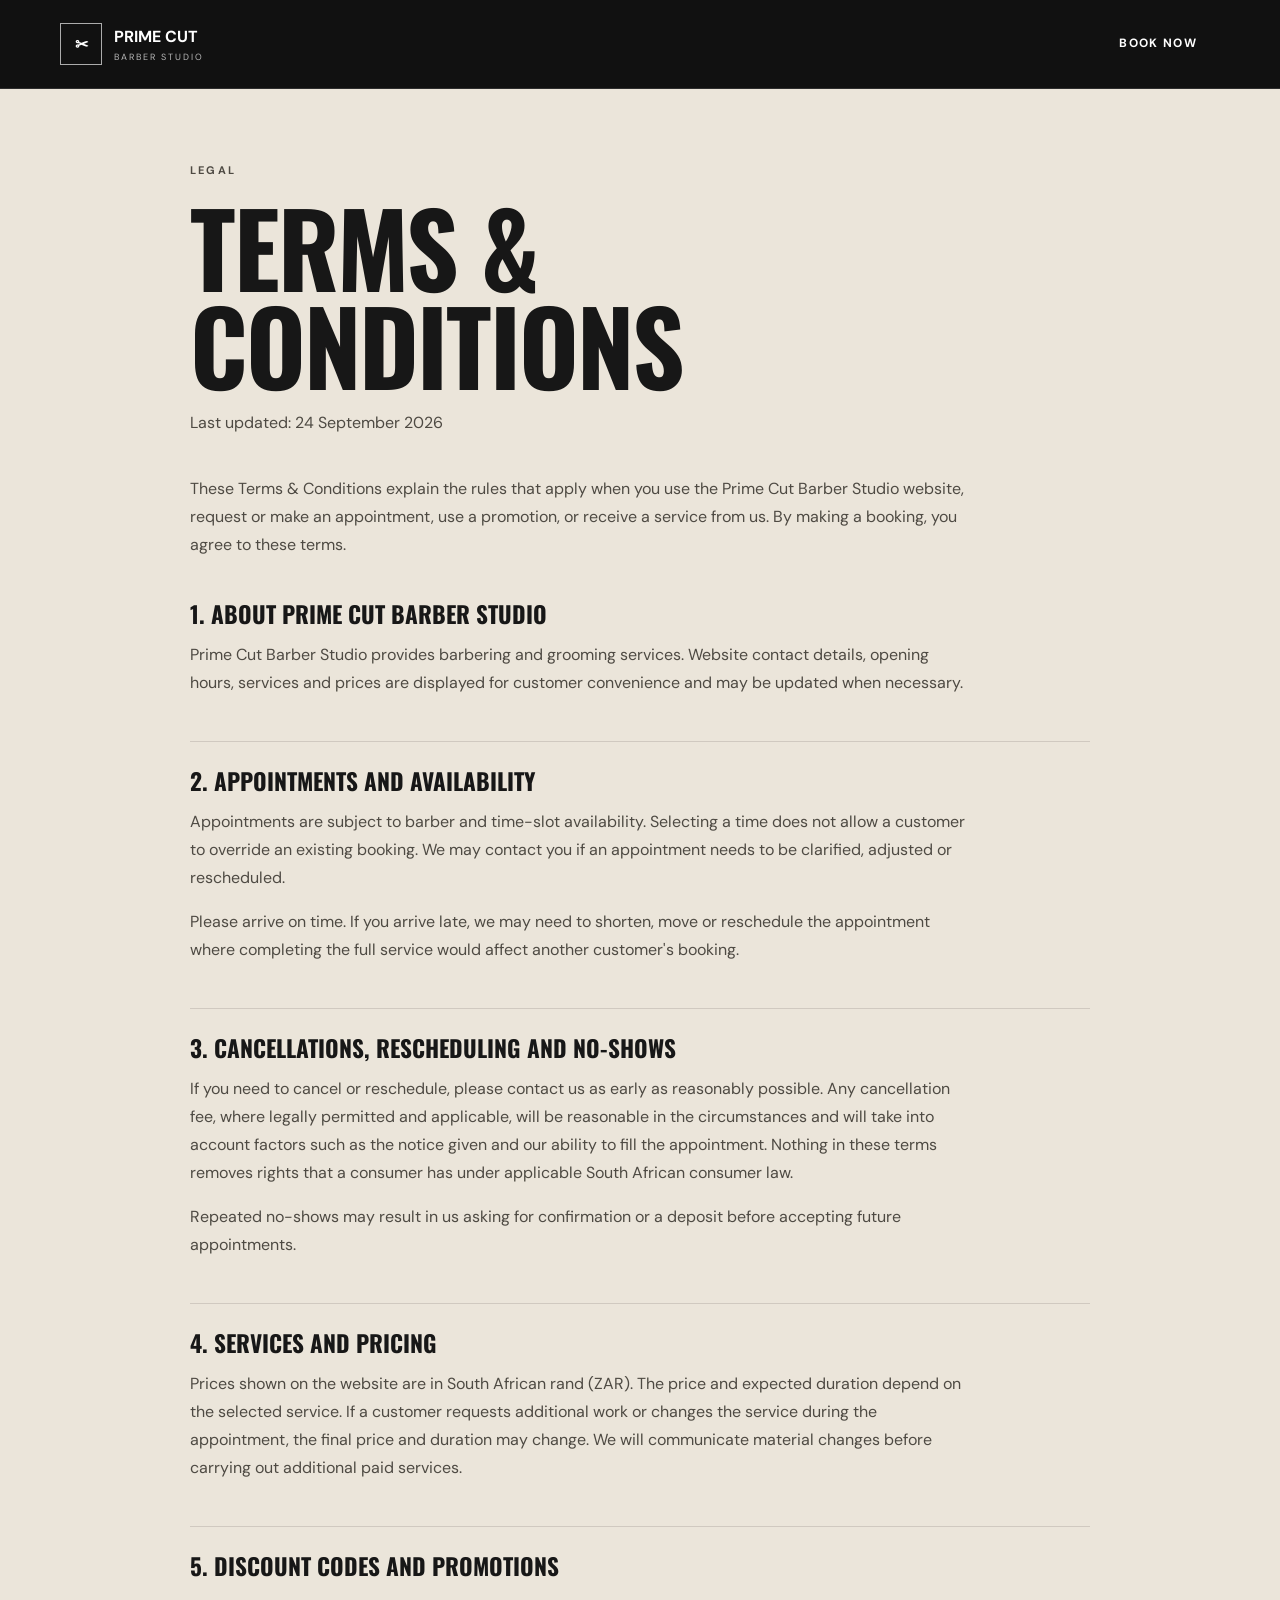
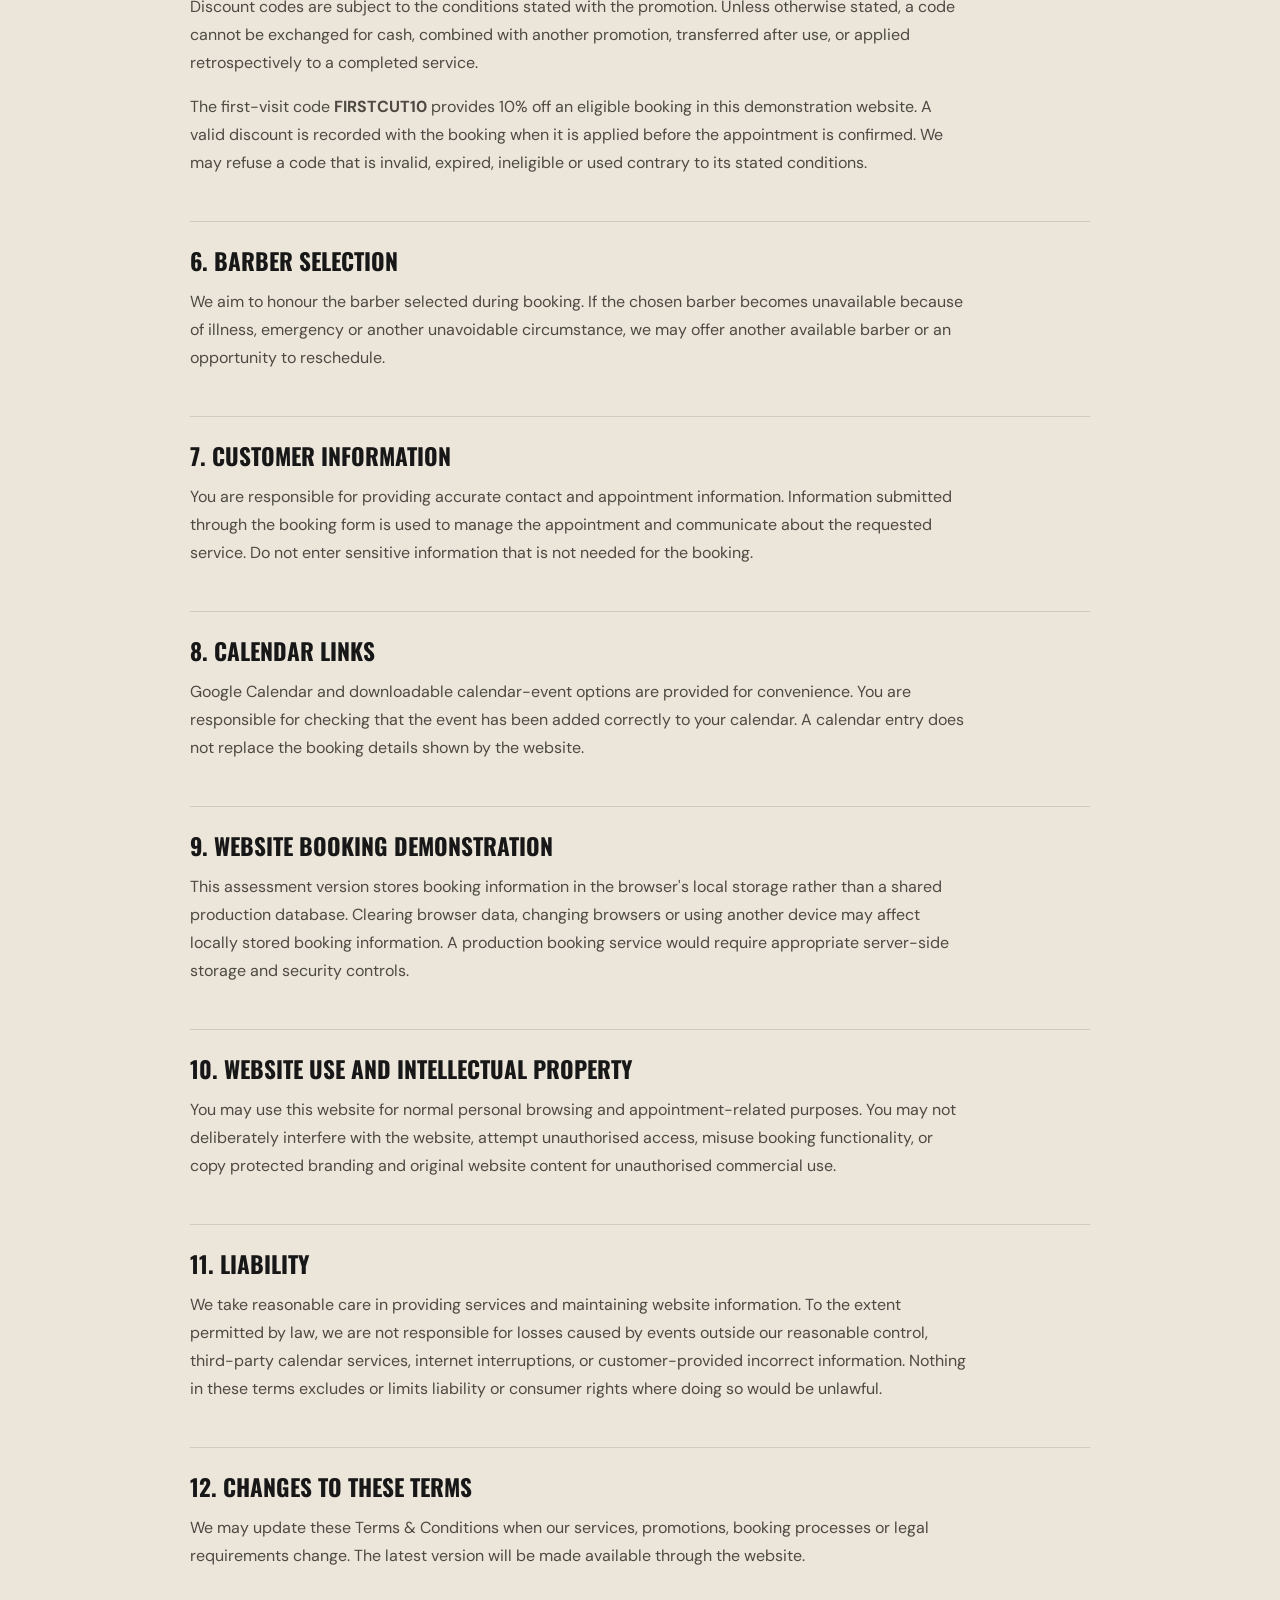
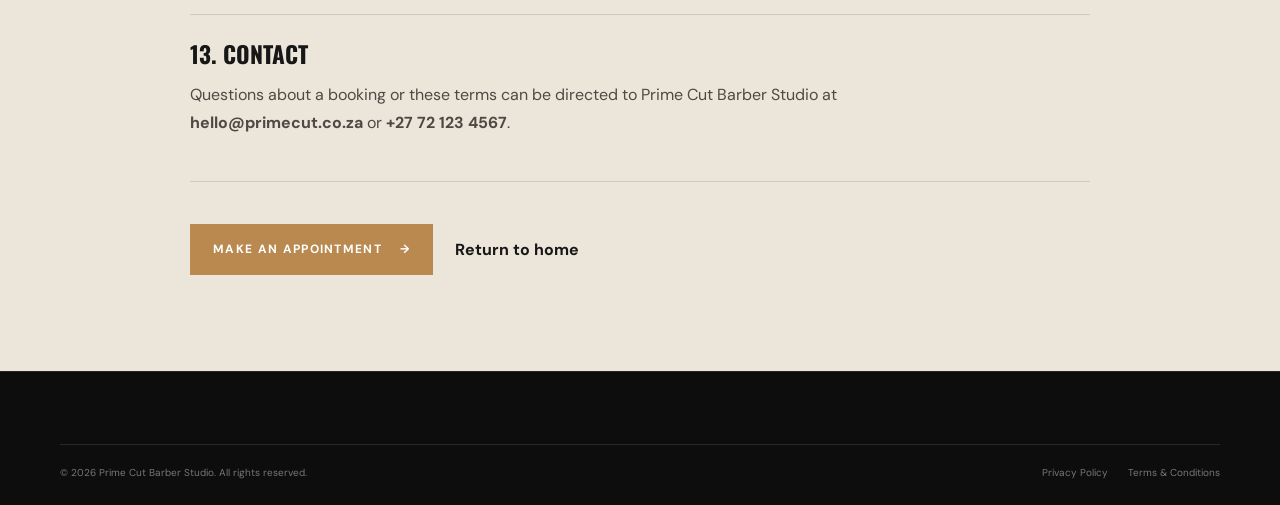
==== terms.html @ 29317e4e "Add files via upload" ====
<!DOCTYPE html>
<html lang="en">
<head>
  <meta charset="UTF-8"><meta name="viewport" content="width=device-width, initial-scale=1.0">
  <title>Terms & Conditions | Prime Cut Barber Studio</title>
  <link rel="icon" type="image/svg+xml" href="favicon.svg" />
  <meta name="description" content="Terms and Conditions for Prime Cut Barber Studio bookings, services, promotions and website use.">
  <link rel="preconnect" href="https://fonts.googleapis.com"><link rel="preconnect" href="https://fonts.gstatic.com" crossorigin>
  <link href="https://fonts.googleapis.com/css2?family=DM+Sans:wght@400;500;600;700&family=Oswald:wght@400;500;600;700&display=swap" rel="stylesheet">
  <link rel="stylesheet" href="styles.css">
</head>
<body class="legal-page">
  <header class="site-header legal-header"><div class="container legal-header-inner"><a class="brand" href="index.html" aria-label="Prime Cut Barber Studio home"><span class="brand-mark" aria-hidden="true">✂</span><span><b>PRIME CUT</b><small>BARBER STUDIO</small></span></a><a class="btn btn-gold" href="index.html#booking">Book Now</a></div></header>
  <main class="legal-main"><div class="container legal-wrap">
    <p class="eyebrow">LEGAL</p><h1>Terms & <em>Conditions</em></h1><p class="legal-updated">Last updated: 24 September 2026</p>
    <p>These Terms & Conditions explain the rules that apply when you use the Prime Cut Barber Studio website, request or make an appointment, use a promotion, or receive a service from us. By making a booking, you agree to these terms.</p>
    <section><h2>1. About Prime Cut Barber Studio</h2><p>Prime Cut Barber Studio provides barbering and grooming services. Website contact details, opening hours, services and prices are displayed for customer convenience and may be updated when necessary.</p></section>
    <section><h2>2. Appointments and availability</h2><p>Appointments are subject to barber and time-slot availability. Selecting a time does not allow a customer to override an existing booking. We may contact you if an appointment needs to be clarified, adjusted or rescheduled.</p><p>Please arrive on time. If you arrive late, we may need to shorten, move or reschedule the appointment where completing the full service would affect another customer's booking.</p></section>
    <section><h2>3. Cancellations, rescheduling and no-shows</h2><p>If you need to cancel or reschedule, please contact us as early as reasonably possible. Any cancellation fee, where legally permitted and applicable, will be reasonable in the circumstances and will take into account factors such as the notice given and our ability to fill the appointment. Nothing in these terms removes rights that a consumer has under applicable South African consumer law.</p><p>Repeated no-shows may result in us asking for confirmation or a deposit before accepting future appointments.</p></section>
    <section><h2>4. Services and pricing</h2><p>Prices shown on the website are in South African rand (ZAR). The price and expected duration depend on the selected service. If a customer requests additional work or changes the service during the appointment, the final price and duration may change. We will communicate material changes before carrying out additional paid services.</p></section>
    <section><h2>5. Discount codes and promotions</h2><p>Discount codes are subject to the conditions stated with the promotion. Unless otherwise stated, a code cannot be exchanged for cash, combined with another promotion, transferred after use, or applied retrospectively to a completed service.</p><p>The first-visit code <strong>FIRSTCUT10</strong> provides 10% off an eligible booking in this demonstration website. A valid discount is recorded with the booking when it is applied before the appointment is confirmed. We may refuse a code that is invalid, expired, ineligible or used contrary to its stated conditions.</p></section>
    <section><h2>6. Barber selection</h2><p>We aim to honour the barber selected during booking. If the chosen barber becomes unavailable because of illness, emergency or another unavoidable circumstance, we may offer another available barber or an opportunity to reschedule.</p></section>
    <section><h2>7. Customer information</h2><p>You are responsible for providing accurate contact and appointment information. Information submitted through the booking form is used to manage the appointment and communicate about the requested service. Do not enter sensitive information that is not needed for the booking.</p></section>
    <section><h2>8. Calendar links</h2><p>Google Calendar and downloadable calendar-event options are provided for convenience. You are responsible for checking that the event has been added correctly to your calendar. A calendar entry does not replace the booking details shown by the website.</p></section>
    <section><h2>9. Website booking demonstration</h2><p>This assessment version stores booking information in the browser's local storage rather than a shared production database. Clearing browser data, changing browsers or using another device may affect locally stored booking information. A production booking service would require appropriate server-side storage and security controls.</p></section>
    <section><h2>10. Website use and intellectual property</h2><p>You may use this website for normal personal browsing and appointment-related purposes. You may not deliberately interfere with the website, attempt unauthorised access, misuse booking functionality, or copy protected branding and original website content for unauthorised commercial use.</p></section>
    <section><h2>11. Liability</h2><p>We take reasonable care in providing services and maintaining website information. To the extent permitted by law, we are not responsible for losses caused by events outside our reasonable control, third-party calendar services, internet interruptions, or customer-provided incorrect information. Nothing in these terms excludes or limits liability or consumer rights where doing so would be unlawful.</p></section>
    <section><h2>12. Changes to these terms</h2><p>We may update these Terms & Conditions when our services, promotions, booking processes or legal requirements change. The latest version will be made available through the website.</p></section>
    <section><h2>13. Contact</h2><p>Questions about a booking or these terms can be directed to Prime Cut Barber Studio at <a href="mailto:hello@primecut.co.za">hello@primecut.co.za</a> or <a href="tel:+27721234567">+27 72 123 4567</a>.</p></section>
    <div class="legal-actions"><a class="btn btn-primary" href="index.html#booking">Make an appointment <span>→</span></a><a class="legal-home" href="index.html">Return to home</a></div>
  </div></main>
  <footer class="site-footer legal-footer"><div class="container footer-bottom"><span>© 2026 Prime Cut Barber Studio. All rights reserved.</span><div><a href="privacy.html">Privacy Policy</a><a href="terms.html" aria-current="page">Terms & Conditions</a></div></div></footer>
</body></html>
---- styles.css ----
:root{--ink:#171717;--muted:#777;--paper:#f5f2ec;--cream:#ebe5da;--line:#d8d1c5;--accent:#b9894f;--white:#fff;--dark:#171717}*{box-sizing:border-box}html{scroll-behavior:smooth}body{margin:0;background:var(--paper);color:var(--ink);font-family:'DM Sans',sans-serif;line-height:1.6}a{color:inherit;text-decoration:none}img{display:block;max-width:100%}.container{width:min(1160px,calc(100% - 40px));margin:auto}.site-header{position:absolute;z-index:10;top:0;left:0;width:100%;color:#fff;border-bottom:1px solid rgba(255,255,255,.16)}.nav-wrap{height:86px;display:flex;align-items:center;justify-content:space-between}.brand{display:flex;align-items:center;gap:12px}.brand-mark{display:grid;place-items:center;width:42px;height:42px;border:1px solid rgba(255,255,255,.65);font-family:Oswald,sans-serif;font-weight:700;letter-spacing:-1px}.brand strong,.brand small{display:block}.brand strong{font-family:Oswald,sans-serif;font-size:19px;letter-spacing:1px}.brand small{font-size:9px;letter-spacing:2px;opacity:.7}.nav{display:flex;align-items:center;gap:32px;font-size:13px;font-weight:600;text-transform:uppercase;letter-spacing:.08em}.nav a{opacity:.9}.nav a:hover{opacity:1}.nav-book{background:#fff;color:#171717;padding:12px 18px}.menu-toggle{display:none;background:none;border:0;color:#fff;font-size:25px}.hero{position:relative;min-height:760px;display:flex;align-items:center;color:#fff;overflow:hidden}.hero-bg{position:absolute;inset:0;background-image:url('https://images.pexels.com/photos/32351058/pexels-photo-32351058.jpeg?auto=compress&cs=tinysrgb&w=2200');background-size:cover;background-position:center}.hero-overlay{position:absolute;inset:0;background:linear-gradient(90deg,rgba(10,10,10,.88) 0%,rgba(10,10,10,.65) 47%,rgba(10,10,10,.22) 100%)}.hero-content{position:relative;padding-top:90px}.eyebrow{font-size:11px;letter-spacing:.2em;font-weight:700;margin:0 0 18px;color:var(--accent)}h1,h2,h3{font-family:Oswald,sans-serif;text-transform:uppercase;line-height:.95;margin:0}h1{font-size:clamp(58px,8vw,112px);letter-spacing:-2px;max-width:850px}h1 span,h2 em{color:var(--accent);font-style:normal}.hero-copy{max-width:530px;font-size:17px;color:rgba(255,255,255,.76);margin:28px 0}.hero-actions{display:flex;gap:12px;flex-wrap:wrap}.btn{display:inline-flex;align-items:center;justify-content:center;gap:18px;padding:15px 22px;border:1px solid transparent;font-size:12px;font-weight:700;text-transform:uppercase;letter-spacing:.11em;cursor:pointer}.btn-primary{background:var(--accent);color:#fff}.btn-primary:hover{filter:brightness(1.08)}.btn-ghost{border-color:rgba(255,255,255,.4);color:#fff}.btn-dark{background:var(--ink);color:#fff}.hero-trust{display:flex;gap:45px;margin-top:78px;padding-top:22px;border-top:1px solid rgba(255,255,255,.2);max-width:620px}.hero-trust strong,.hero-trust span{display:block}.hero-trust strong{font-family:Oswald,sans-serif;font-size:23px}.hero-trust span{font-size:10px;text-transform:uppercase;letter-spacing:.12em;color:rgba(255,255,255,.55)}.scroll-cue{position:absolute;right:30px;bottom:30px;border:1px solid rgba(255,255,255,.3);width:44px;height:44px;display:grid;place-items:center}.section{padding:105px 0}.intro-strip{padding:36px 0;background:#1c1c1c;color:#fff}.strip-grid{display:grid;grid-template-columns:repeat(3,1fr);gap:35px}.strip-grid>div{display:grid;grid-template-columns:40px 1fr;column-gap:12px}.strip-number{grid-row:span 2;color:var(--accent);font-family:Oswald,sans-serif}.strip-grid strong{font-family:Oswald,sans-serif;text-transform:uppercase;font-size:18px}.strip-grid p{margin:3px 0 0;color:#929292;font-size:12px}.section-heading{display:flex;align-items:end;justify-content:space-between;gap:40px;margin-bottom:45px}.section-heading h2,.about-copy h2,.booking-copy h2,.contact-card h2{font-size:clamp(44px,6vw,76px);letter-spacing:-1px}.section-heading>p{max-width:380px;color:var(--muted);font-size:14px;margin:0}.service-grid{display:grid;grid-template-columns:repeat(3,1fr);gap:14px}.service-card{position:relative;background:#fff;border:1px solid var(--line);padding:30px;min-height:220px;display:flex;flex-direction:column}.service-card.featured{border-color:var(--accent)}.service-tag{position:absolute;top:0;right:0;background:var(--accent);color:#fff;padding:7px 10px;font-size:9px;letter-spacing:.12em;font-weight:700}.service-top{display:flex;justify-content:space-between;gap:12px;align-items:start}.service-card h3{font-size:27px}.service-card strong{font-family:Oswald,sans-serif;color:var(--accent);font-size:25px;white-space:nowrap}.service-card p{color:var(--muted);font-size:13px;max-width:300px}.duration{margin-top:auto;font-size:10px;text-transform:uppercase;letter-spacing:.15em;color:#aaa}.dark-card{background:#1b1b1b;color:#fff;border-color:#1b1b1b}.dark-card p{color:#aaa}.center{text-align:center;margin-top:34px}.text-link{font-size:12px;text-transform:uppercase;letter-spacing:.14em;font-weight:700;border-bottom:1px solid var(--accent);padding-bottom:5px}.text-link span{color:var(--accent);margin-left:10px}.about-section{background:var(--cream)}.about-grid{display:grid;grid-template-columns:1fr 1fr;gap:80px;align-items:center}.image-frame{position:relative;padding:0 0 30px 30px}.image-frame:before{content:"";position:absolute;left:0;top:30px;width:55%;height:70%;border:1px solid var(--accent)}.image-frame img{position:relative;width:100%;height:560px;object-fit:cover;z-index:1}.image-note{position:absolute;z-index:2;right:0;bottom:0;background:#1b1b1b;color:#fff;padding:20px 24px}.image-note strong,.image-note span{display:block}.image-note strong{font-family:Oswald,sans-serif;font-size:16px}.image-note span{font-size:10px;color:#aaa;text-transform:uppercase;letter-spacing:.12em}.about-copy>p:not(.eyebrow){color:#68635d;font-size:14px;max-width:520px}.about-points{display:grid;grid-template-columns:1fr 1fr;gap:10px;margin:25px 0 32px;font-size:12px;font-weight:600}.about-points span:first-letter{color:var(--accent)}.gallery-grid{display:grid;grid-template-columns:1.2fr .8fr .8fr;gap:14px}.gallery-grid img{width:100%;height:410px;object-fit:cover}.gallery-grid img:nth-child(2),.gallery-grid img:nth-child(3){height:410px}.booking-section{background:#1a1a1a;color:#fff}.booking-grid{display:grid;grid-template-columns:.9fr 1.1fr;gap:80px;align-items:start}.booking-copy h2{max-width:520px}.booking-copy>p:not(.eyebrow){color:#aaa;max-width:520px;font-size:14px}.booking-details{border-top:1px solid #333;margin-top:42px}.booking-details div{padding:18px 0;border-bottom:1px solid #333}.booking-details span{display:block;color:var(--accent);font-size:9px;letter-spacing:.17em;font-weight:700}.booking-details strong{display:block;font-family:Oswald,sans-serif;font-size:18px;font-weight:500;margin-top:3px}.booking-form{background:#f7f4ee;color:#1a1a1a;padding:32px}.form-header{display:flex;justify-content:space-between;gap:20px;align-items:baseline;border-bottom:1px solid var(--line);padding-bottom:18px;margin-bottom:22px}.form-header span{font-family:Oswald,sans-serif;font-size:22px;text-transform:uppercase}.form-header small,.form-footnote{font-size:10px;color:#888}.booking-form label{display:block;font-size:10px;font-weight:700;text-transform:uppercase;letter-spacing:.1em;margin-bottom:16px}.optional{color:#aaa;font-weight:400}.booking-form input,.booking-form select,.booking-form textarea{display:block;width:100%;margin-top:7px;border:1px solid #d5d0c8;background:#fff;padding:13px 12px;font:inherit;font-size:13px;outline:none}.booking-form input:focus,.booking-form select:focus,.booking-form textarea:focus{border-color:var(--accent)}.form-row{display:grid;grid-template-columns:1fr 1fr;gap:14px}.full{width:100%}.form-footnote{line-height:1.5;margin:12px 0 0}.success-message{margin-top:14px;color:#4c7b53;font-weight:700;font-size:12px}.contact-section{padding:60px 0}.contact-card{background:#d8c9b3;padding:50px;display:flex;justify-content:space-between;gap:40px;align-items:end}.contact-card>div:first-child{max-width:560px}.contact-card p:not(.eyebrow){font-size:13px;color:#665e53}.contact-links{display:grid;gap:14px;min-width:260px}.contact-links a{font-family:Oswald,sans-serif;font-size:20px;border-bottom:1px solid rgba(23,23,23,.25);padding-bottom:10px}.contact-links span{display:block;font-family:'DM Sans',sans-serif;color:#786c5d;font-size:9px;letter-spacing:.16em}footer{background:#111;color:#777;padding:25px 0;font-size:10px}.footer-inner{display:flex;justify-content:space-between;gap:20px}.footer-inner span:first-child{color:#aaa}@media(max-width:900px){.nav{gap:18px}.about-grid,.booking-grid{grid-template-columns:1fr;gap:45px}.service-grid{grid-template-columns:1fr 1fr}.gallery-grid{grid-template-columns:1fr 1fr}.gallery-grid img:first-child{grid-column:1/-1}.contact-card{align-items:start;flex-direction:column}.booking-copy h2{max-width:700px}}@media(max-width:680px){.container{width:min(100% - 28px,1160px)}.site-header{position:absolute}.nav{position:absolute;top:70px;right:14px;left:14px;background:#111;display:none;flex-direction:column;align-items:stretch;padding:14px;gap:0}.nav.open{display:flex}.nav a{padding:13px}.menu-toggle{display:block}.hero{min-height:700px}.hero-content{padding-top:100px}.hero-copy{font-size:15px}.hero-trust{gap:20px;margin-top:50px}.hero-trust strong{font-size:18px}.hero-trust span{font-size:8px}.strip-grid{grid-template-columns:1fr;gap:20px}.section{padding:75px 0}.section-heading{display:block}.section-heading>p{margin-top:18px}.service-grid,.gallery-grid{grid-template-columns:1fr}.gallery-grid img,.gallery-grid img:first-child{height:320px;grid-column:auto}.image-frame{padding-left:15px}.image-frame img{height:420px}.about-points{grid-template-columns:1fr}.form-row{grid-template-columns:1fr}.booking-form{padding:22px}.contact-card{padding:30px}.contact-links{min-width:100%;width:100%}.footer-inner{flex-direction:column}}

/* Brand & professional footer upgrade */
.brand{display:flex;align-items:center;gap:12px;color:#fff;min-width:max-content}.brand-logo{width:46px;height:46px;color:var(--accent);display:grid;place-items:center}.brand-logo svg{width:100%;height:100%}.brand-copy strong{display:block;font-family:Oswald,sans-serif;font-size:21px;line-height:1;letter-spacing:.05em}.brand-copy small{display:block;margin-top:5px;color:#999;font-size:8px;letter-spacing:.28em;font-weight:700}.site-header{background:rgba(13,13,13,.92);backdrop-filter:blur(12px)}
.site-footer{background:#0d0d0d;color:#777;padding:72px 0 24px;border-top:1px solid #262626}.footer-grid{display:grid;grid-template-columns:1.5fr .7fr 1fr .8fr;gap:50px;padding-bottom:55px}.footer-brand>p{max-width:320px;font-size:13px;line-height:1.7;color:#858585;margin:22px 0}.footer-logo{display:inline-flex}.footer-book{display:inline-flex;gap:12px;color:var(--accent);font-size:11px;text-transform:uppercase;letter-spacing:.13em;font-weight:700}.footer-book span{font-size:16px}.footer-column h3{font-family:Oswald,sans-serif;text-transform:uppercase;color:#fff;font-size:17px;letter-spacing:.05em;margin:0 0 18px}.footer-column>a,.socials a{display:block;color:#858585;font-size:12px;margin:0 0 12px;transition:color .2s}.footer-column>a:hover,.socials a:hover{color:var(--accent)}.hours{display:grid;grid-template-columns:auto auto;gap:5px 18px;margin-top:16px;font-size:10px}.hours strong{font-weight:600;color:#aaa}.socials{display:grid;grid-template-columns:1fr 1fr}.footer-note{font-size:11px;line-height:1.6;color:#666;max-width:210px;margin-top:16px}.footer-bottom{border-top:1px solid #292929;padding-top:20px;display:flex;justify-content:space-between;gap:20px;font-size:10px}.footer-bottom div{display:flex;gap:20px}.footer-bottom a{color:#777}.footer-bottom a:hover{color:#fff}
@media(max-width:900px){.footer-grid{grid-template-columns:1fr 1fr;gap:40px}}@media(max-width:680px){.footer-grid{grid-template-columns:1fr;gap:30px;padding-bottom:35px}.footer-bottom{flex-direction:column;gap:12px}.footer-bottom div{gap:14px;flex-wrap:wrap}.brand-logo{width:40px;height:40px}.brand-copy strong{font-size:18px}}

/* Booking interaction states */
.booking-form select:disabled { opacity: .62; cursor: not-allowed; }
.booking-form select option:disabled { color: #888; }
.success-message { margin-top: 14px; color: #caa15a; font-weight: 700; }
.booking-confirmation {
  display: flex;
  gap: 14px;
  align-items: flex-start;
  margin-top: 18px;
  padding: 16px;
  border: 1px solid rgba(201,161,90,.55);
  background: rgba(201,161,90,.08);
  border-radius: 10px;
}
.booking-confirmation[hidden] { display: none; }
.confirmation-icon {
  width: 32px;
  height: 32px;
  flex: 0 0 32px;
  display: grid;
  place-items: center;
  border-radius: 50%;
  background: #caa15a;
  color: #111;
  font-weight: 800;
}
.booking-confirmation strong { display: block; margin-bottom: 4px; }
.booking-confirmation p { margin: 0 0 4px; line-height: 1.5; }
.booking-confirmation small { color: #aaa; }

.calendar-actions{margin-top:16px;padding-top:18px;border-top:1px solid #d8d1c5}.calendar-actions[hidden]{display:none}.calendar-title{margin:0 0 10px;font-family:Oswald,sans-serif;text-transform:uppercase;font-size:14px;letter-spacing:.06em}.calendar-buttons{display:grid;grid-template-columns:1fr 1fr;gap:10px}.calendar-btn{border:1px solid #cfc8bd;background:#fff;color:#171717;padding:12px 13px;font:700 10px 'DM Sans',sans-serif;text-transform:uppercase;letter-spacing:.08em;cursor:pointer;text-align:left;display:flex;justify-content:space-between;align-items:center}.calendar-btn:hover{border-color:var(--accent);transform:translateY(-1px)}.calendar-google{background:#1a1a1a;color:#fff;border-color:#1a1a1a}.calendar-ics{background:#fff}.calendar-note{font-size:10px!important;color:#888!important;line-height:1.5;margin:9px 0 0!important}
@media(max-width:680px){.calendar-buttons{grid-template-columns:1fr}}

.booking-clear-notice { margin: 12px 0 0; font-size: 0.82rem; color: var(--muted, #a7a7a7); min-height: 1.2em; }


/* Purposeful first-visit offer modal */
body.modal-open{overflow:hidden}
.offer-modal[hidden]{display:none}
.offer-modal{position:fixed;inset:0;z-index:1000;display:grid;place-items:center;padding:20px}
.offer-backdrop{position:absolute;inset:0;background:rgba(0,0,0,.72);backdrop-filter:blur(5px)}
.offer-dialog{position:relative;width:min(470px,100%);padding:46px 42px 38px;background:var(--paper);color:var(--ink);border:1px solid rgba(185,137,79,.45);box-shadow:0 24px 80px rgba(0,0,0,.4);animation:offerIn .25s ease-out}
.offer-dialog h2{font-size:clamp(42px,8vw,64px);margin-bottom:20px}
.offer-text{font-size:15px;color:#625c54;line-height:1.65;margin:0 0 22px}
.offer-code{display:flex;align-items:center;justify-content:space-between;gap:20px;padding:13px 15px;margin-bottom:18px;border:1px dashed var(--accent);background:#eee8de}
.offer-code span{font-size:9px;letter-spacing:.15em;font-weight:700;color:#817567}
.offer-code strong{font-family:Oswald,sans-serif;letter-spacing:.1em;color:var(--accent);font-size:20px}
.offer-close{position:absolute;top:12px;right:14px;width:38px;height:38px;border:1px solid #d5cec3;background:transparent;color:var(--ink);font-size:27px;line-height:1;cursor:pointer}
.offer-close:hover{background:#171717;color:#fff}
.offer-note{font-size:10px;color:#8a8379;text-align:center;margin:12px 0 0;line-height:1.5}
@keyframes offerIn{from{opacity:0;transform:translateY(12px) scale(.98)}to{opacity:1;transform:translateY(0) scale(1)}}
@media(max-width:520px){.offer-dialog{padding:40px 24px 28px}.offer-code{align-items:flex-start;flex-direction:column;gap:4px}}
/* Booking-entry discount modal */
.discount-label{display:block;margin:0 0 8px;font-size:11px;font-weight:700;letter-spacing:.08em;text-transform:uppercase}
.discount-entry{display:grid;grid-template-columns:1fr auto;gap:10px;margin-bottom:8px}
.discount-entry input{width:100%;min-width:0;padding:14px 15px;border:1px solid #d5cec3;background:#fff;color:var(--ink);font:inherit;text-transform:uppercase;outline:none}
.discount-entry input:focus{border-color:var(--accent);box-shadow:0 0 0 2px rgba(185,137,79,.12)}
.discount-message{min-height:20px;margin:0 0 12px;font-size:12px;font-weight:700}
.discount-message.valid{color:#327347}.discount-message.invalid{color:#a33b32}
.no-code-btn{display:block;width:100%;margin-top:12px;border:0;background:transparent;color:#5f574e;text-decoration:underline;text-underline-offset:4px;cursor:pointer;font:inherit;font-size:13px}
.no-code-btn:hover{color:var(--ink)}
@media(max-width:520px){.discount-entry{grid-template-columns:1fr}.discount-entry .btn{width:100%}}

/* Terms & Conditions */
.legal-page { background: var(--cream); color: var(--ink); }
.legal-header { background: #111; color: #fff; border-bottom: 1px solid rgba(255,255,255,.12); }
.legal-header-inner { min-height: 88px; display: flex; align-items: center; justify-content: space-between; gap: 24px; }
.legal-header .brand { color: #fff; text-decoration: none; }
.legal-main { padding: 84px 0 96px; }
.legal-wrap { max-width: 900px; }
.legal-wrap h1 { font-family: 'Oswald', sans-serif; font-size: clamp(3rem, 8vw, 6.5rem); line-height: .95; text-transform: uppercase; margin: 10px 0 14px; }
.legal-wrap h1 em { color: var(--gold); font-style: normal; }
.legal-updated { color: var(--muted); margin-bottom: 38px; }
.legal-wrap > p, .legal-wrap section p { max-width: 780px; line-height: 1.75; color: #4e4a43; }
.legal-wrap section { padding: 28px 0; border-bottom: 1px solid rgba(24,22,18,.13); }
.legal-wrap section h2 { font-family: 'Oswald', sans-serif; text-transform: uppercase; font-size: 1.45rem; margin: 0 0 10px; }
.legal-wrap section a { color: inherit; font-weight: 700; }
.legal-actions { display: flex; align-items: center; gap: 22px; flex-wrap: wrap; padding-top: 42px; }
.legal-home { color: var(--ink); font-weight: 700; }
.legal-footer { margin-top: 0; }
@media (max-width: 640px) { .legal-header-inner { min-height: 76px; } .legal-header .btn { padding: 12px 15px; font-size: .78rem; } .legal-main { padding: 58px 0 70px; } }

/* Responsive hardening: desktop, tablet and mobile */
html,body{max-width:100%;overflow-x:hidden}body{overflow-wrap:anywhere}.container,.nav-wrap,.footer-grid,.booking-grid,.about-grid,.contact-card,.offer-dialog{min-width:0}img,svg,video,iframe{max-width:100%;height:auto}.booking-form input,.booking-form select,.booking-form textarea,.discount-entry input{max-width:100%;min-width:0}.btn,.calendar-btn,.nav a{touch-action:manipulation}.offer-dialog{max-height:calc(100dvh - 32px);overflow-y:auto}.legal-wrap{width:100%}
@media(max-width:1024px){.container{width:min(100% - 36px,1160px)}.nav{gap:16px}.nav-book{padding:11px 14px}.section{padding:88px 0}.about-grid,.booking-grid{gap:48px}.footer-grid{gap:32px}.gallery-grid img,.gallery-grid img:nth-child(2),.gallery-grid img:nth-child(3){height:360px}}
@media(max-width:820px){.nav{position:absolute;top:86px;right:18px;left:18px;background:#111;display:none;flex-direction:column;align-items:stretch;padding:14px;gap:0;border:1px solid #2c2c2c;box-shadow:0 18px 45px rgba(0,0,0,.3)}.nav.open{display:flex}.nav a{padding:13px}.nav-book{text-align:center;margin-top:5px}.menu-toggle{display:block;min-width:44px;min-height:44px;cursor:pointer}.service-grid{grid-template-columns:1fr 1fr}.strip-grid{grid-template-columns:1fr 1fr}.strip-grid>div:last-child{grid-column:1/-1}.footer-grid{grid-template-columns:1fr 1fr}.hero{min-height:680px}.hero-content{padding-top:120px}.hero-trust{margin-top:48px}.contact-card{padding:40px}.form-row{grid-template-columns:1fr 1fr}}
@media(max-width:600px){.container{width:calc(100% - 28px)}.nav-wrap{height:76px}.nav{top:76px}.brand{min-width:0}.brand-copy{min-width:0}.brand-copy strong{font-size:16px}.brand-copy small{font-size:7px;letter-spacing:.2em}.hero{min-height:640px}.hero-content{padding-top:112px;padding-bottom:48px}h1{font-size:clamp(48px,16vw,72px);letter-spacing:-1px}.hero-actions{display:grid;grid-template-columns:1fr}.hero-actions .btn{width:100%}.hero-trust{display:grid;grid-template-columns:1fr 1fr;gap:18px}.hero-trust>div:last-child{grid-column:1/-1}.section{padding:68px 0}.strip-grid,.service-grid,.about-grid,.booking-grid,.gallery-grid,.footer-grid{grid-template-columns:1fr}.strip-grid>div:last-child{grid-column:auto}.section-heading{display:block}.section-heading>p{margin-top:16px}.service-top{flex-wrap:wrap}.image-frame{padding:0 0 20px 12px}.image-frame img{height:min(105vw,420px)}.image-note{right:0;max-width:85%;padding:15px 18px}.gallery-grid img,.gallery-grid img:nth-child(2),.gallery-grid img:nth-child(3),.gallery-grid img:first-child{height:280px;grid-column:auto}.booking-form{padding:20px 16px}.form-header{align-items:flex-start;flex-direction:column;gap:4px}.form-row{grid-template-columns:1fr}.calendar-buttons{grid-template-columns:1fr}.booking-confirmation{padding:14px}.contact-card{padding:28px 20px}.contact-links{min-width:0;width:100%}.contact-links a{font-size:18px}.footer-bottom{flex-direction:column}.footer-bottom div{flex-wrap:wrap}.offer-modal{padding:12px}.offer-dialog{width:100%;padding:42px 20px 24px;max-height:calc(100dvh - 24px)}.offer-dialog h2{font-size:clamp(38px,13vw,54px)}.discount-entry{grid-template-columns:1fr}.discount-entry .btn{width:100%}.legal-header-inner{align-items:center}.legal-header .btn{white-space:nowrap}.legal-main{padding:52px 0 64px}.legal-actions{align-items:stretch;flex-direction:column}.legal-actions .btn{width:100%}}
@media(max-width:380px){.container{width:calc(100% - 20px)}.brand-logo{width:36px;height:36px}.brand-copy strong{font-size:14px}.brand-copy small{display:none}.hero-trust{grid-template-columns:1fr}.hero-trust>div:last-child{grid-column:auto}.booking-form{padding:18px 12px}.offer-dialog{padding-left:16px;padding-right:16px}.legal-header .btn{padding:10px 11px;font-size:9px}}


/* v15 legal page header consistency and overlap fix */
.legal-page .site-header.legal-header{position:relative;top:auto;left:auto;width:100%;background:#111;color:#fff;}
.legal-page .legal-header-inner{min-height:88px;display:flex;align-items:center;justify-content:space-between;gap:24px;}
.legal-page .legal-main{padding:72px 0 96px;}
.legal-page .legal-wrap{max-width:900px;width:100%;}
@media(max-width:640px){
  .legal-page .legal-header-inner{min-height:76px;}
  .legal-page .legal-main{padding:52px 0 70px;}
}

/* ===== Submission polish: accessibility, touch and responsive detail ===== */
:where(a, button, input, select, textarea):focus-visible {
  outline: 3px solid var(--gold, #c8a45d);
  outline-offset: 3px;
}

button, .btn, .nav-cta, input, select, textarea { min-height: 44px; }
button, .btn, .nav-cta { touch-action: manipulation; }
input, select, textarea { width: 100%; max-width: 100%; }
textarea { resize: vertical; min-height: 120px; }
button:disabled, input:disabled, select:disabled, textarea:disabled {
  cursor: not-allowed;
  opacity: .62;
}

.booking-confirmation, .calendar-actions, .legal-card {
  overflow-wrap: anywhere;
}

.booking-modal__panel, .promo-modal__panel, [role="dialog"] {
  max-height: min(90vh, 760px);
  overflow-y: auto;
  overscroll-behavior: contain;
}

@media (max-width: 768px) {
  .btn, .nav-cta, button[type="submit"] { width: 100%; }
  .calendar-actions { display: grid; grid-template-columns: 1fr; gap: 10px; }
}

@media (max-width: 480px) {
  body { overflow-x: hidden; }
  .container { width: min(100% - 28px, 1180px); }
  h1 { font-size: clamp(2.25rem, 13vw, 3.6rem); }
  h2 { font-size: clamp(1.8rem, 9vw, 2.7rem); }
}

@media (prefers-reduced-motion: reduce) {
  *, *::before, *::after {
    scroll-behavior: auto !important;
    animation-duration: .01ms !important;
    animation-iteration-count: 1 !important;
    transition-duration: .01ms !important;
  }
}
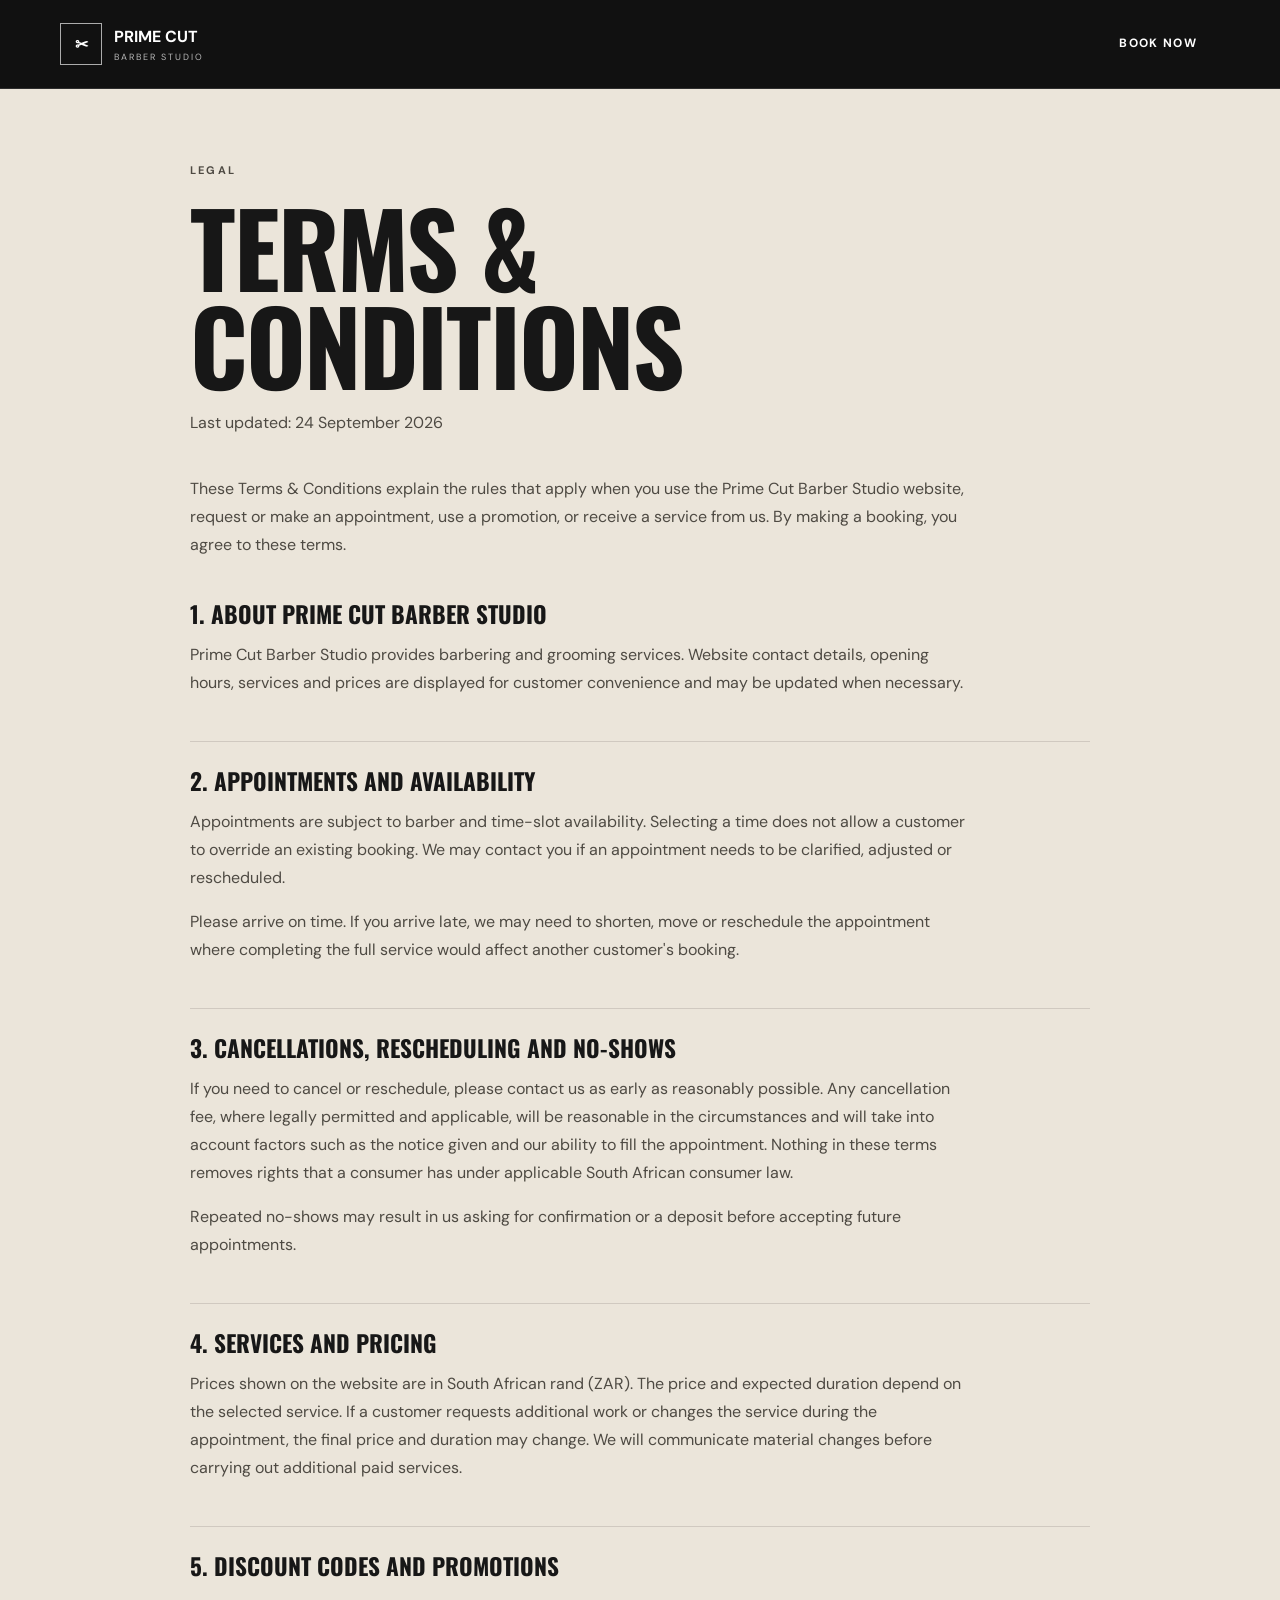
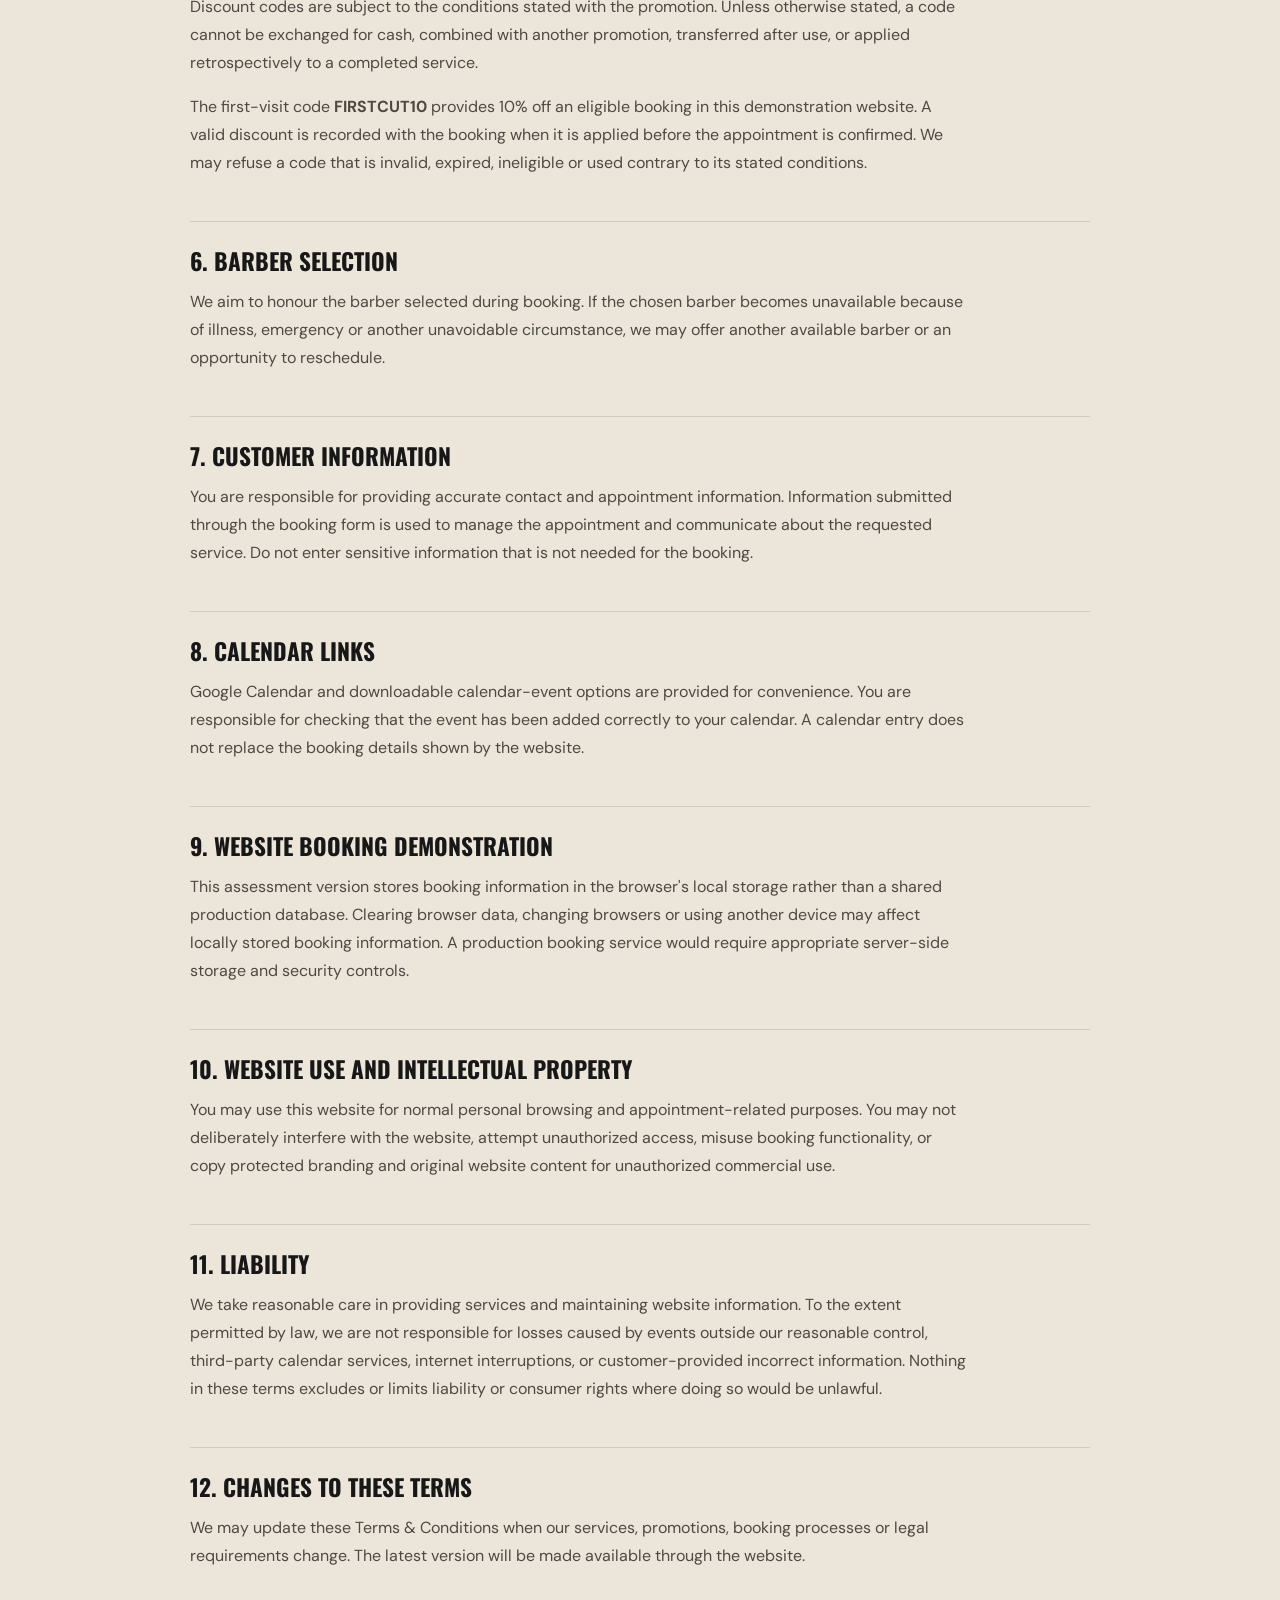
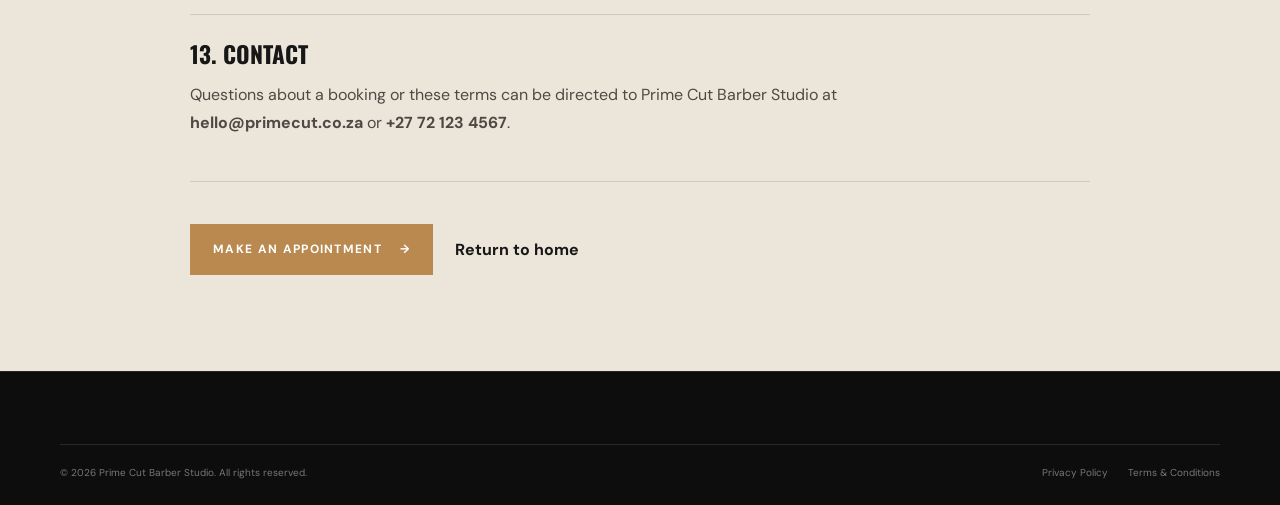
==== commit cbf49500: "Spelling mistake in Terms" ====
--- a/terms.html
+++ b/terms.html
@@ -23,7 +23,7 @@
     <section><h2>7. Customer information</h2><p>You are responsible for providing accurate contact and appointment information. Information submitted through the booking form is used to manage the appointment and communicate about the requested service. Do not enter sensitive information that is not needed for the booking.</p></section>
     <section><h2>8. Calendar links</h2><p>Google Calendar and downloadable calendar-event options are provided for convenience. You are responsible for checking that the event has been added correctly to your calendar. A calendar entry does not replace the booking details shown by the website.</p></section>
     <section><h2>9. Website booking demonstration</h2><p>This assessment version stores booking information in the browser's local storage rather than a shared production database. Clearing browser data, changing browsers or using another device may affect locally stored booking information. A production booking service would require appropriate server-side storage and security controls.</p></section>
-    <section><h2>10. Website use and intellectual property</h2><p>You may use this website for normal personal browsing and appointment-related purposes. You may not deliberately interfere with the website, attempt unauthorised access, misuse booking functionality, or copy protected branding and original website content for unauthorised commercial use.</p></section>
+    <section><h2>10. Website use and intellectual property</h2><p>You may use this website for normal personal browsing and appointment-related purposes. You may not deliberately interfere with the website, attempt unauthorized access, misuse booking functionality, or copy protected branding and original website content for unauthorized commercial use.</p></section>
     <section><h2>11. Liability</h2><p>We take reasonable care in providing services and maintaining website information. To the extent permitted by law, we are not responsible for losses caused by events outside our reasonable control, third-party calendar services, internet interruptions, or customer-provided incorrect information. Nothing in these terms excludes or limits liability or consumer rights where doing so would be unlawful.</p></section>
     <section><h2>12. Changes to these terms</h2><p>We may update these Terms & Conditions when our services, promotions, booking processes or legal requirements change. The latest version will be made available through the website.</p></section>
     <section><h2>13. Contact</h2><p>Questions about a booking or these terms can be directed to Prime Cut Barber Studio at <a href="mailto:hello@primecut.co.za">hello@primecut.co.za</a> or <a href="tel:+27721234567">+27 72 123 4567</a>.</p></section>
